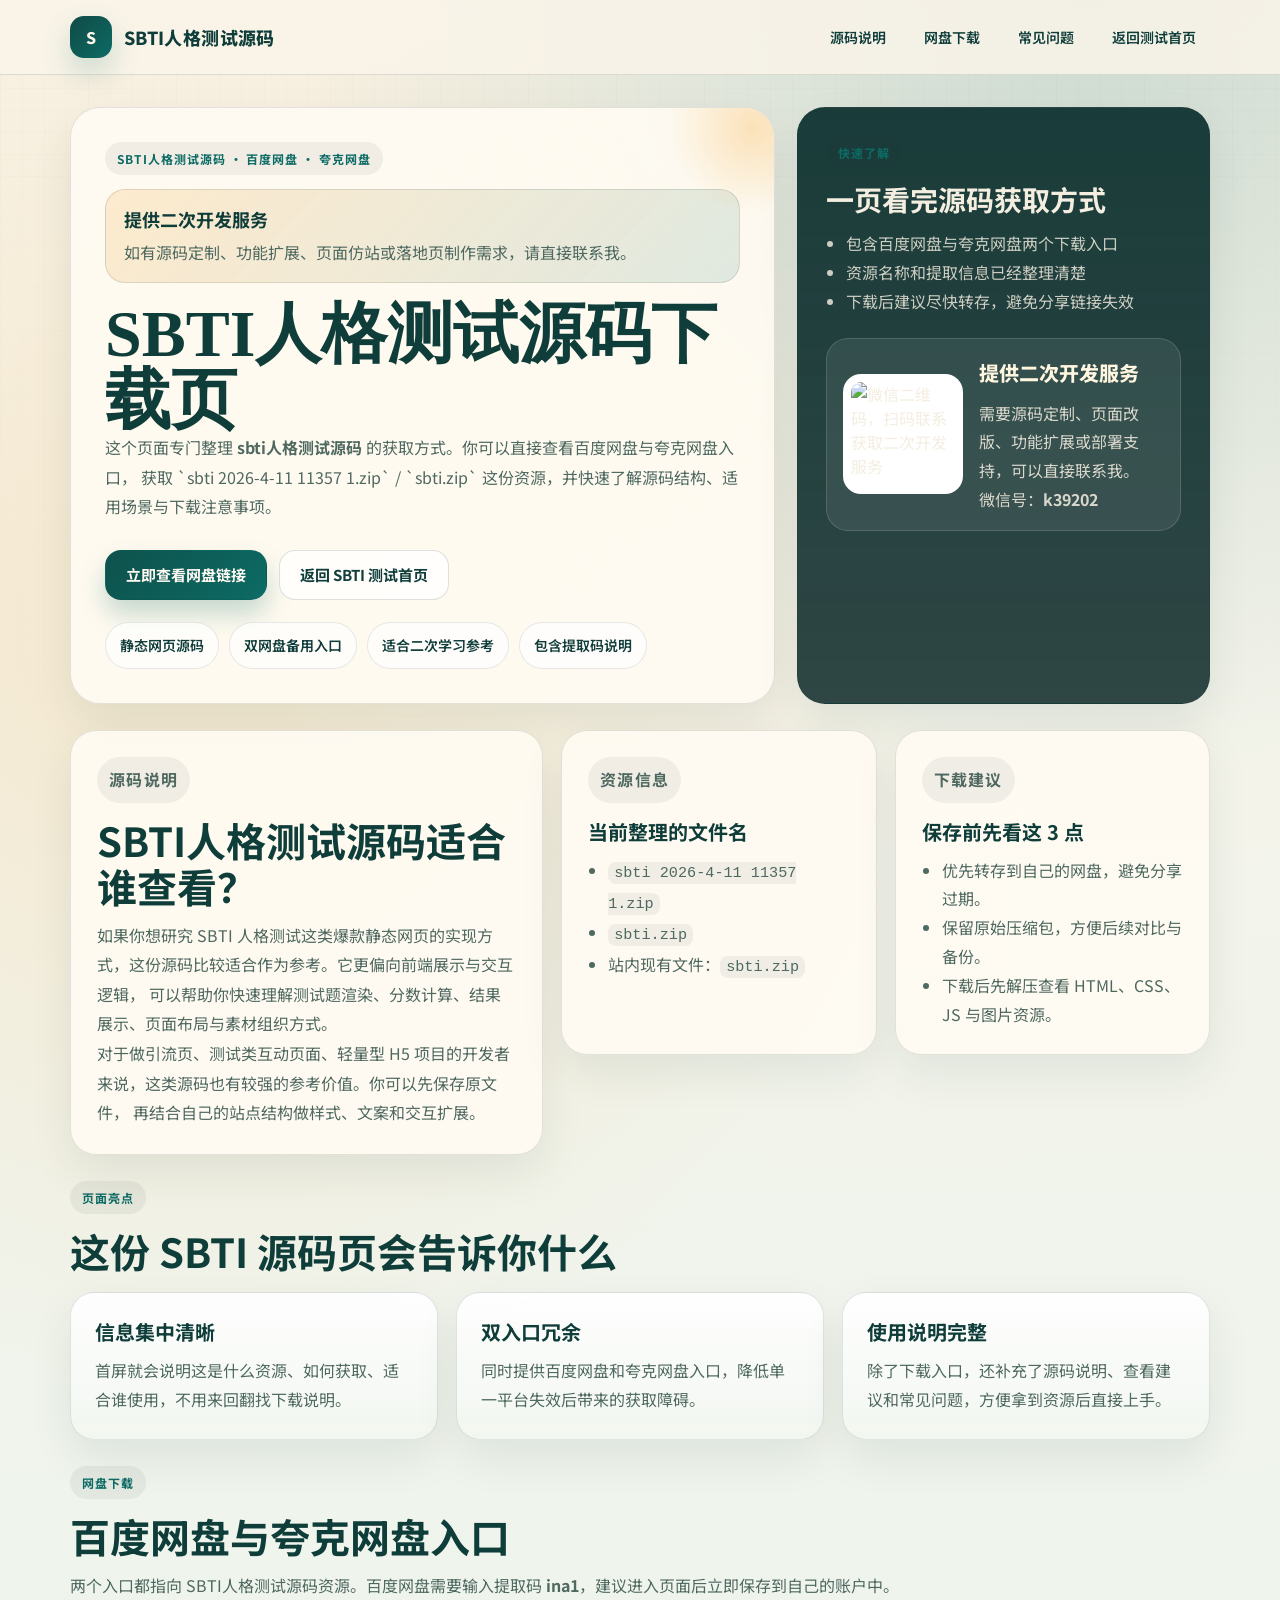
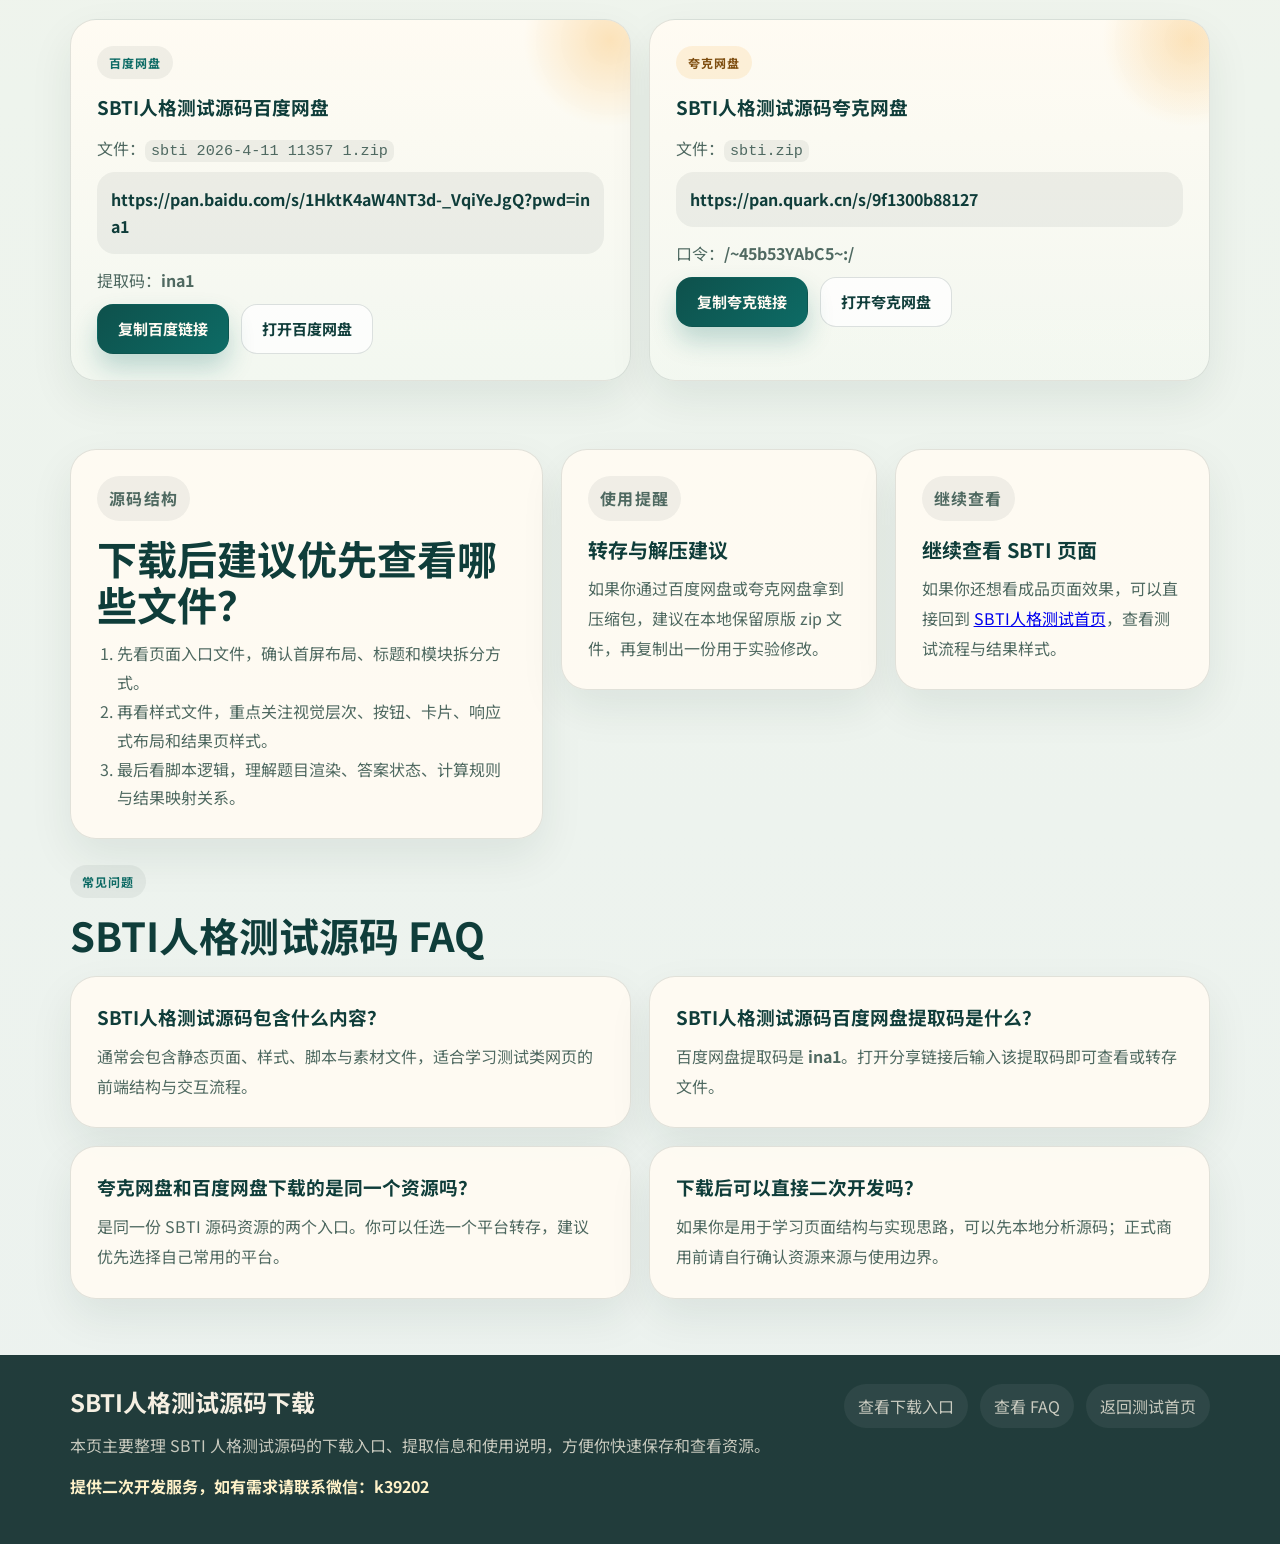
==== source.html @ f90083da "增加源码分享页" ====
<!DOCTYPE html>
<html lang="zh-CN">
<head>
  <meta charset="UTF-8" />
  <meta name="viewport" content="width=device-width, initial-scale=1.0" />
  <title>SBTI人格测试源码 | 百度网盘夸克网盘下载入口</title>
  <meta
    name="description"
    content="SBTI人格测试源码下载页，整理 sbti 2026-4-11 11357 1.zip 与 sbti.zip 的获取方式，提供百度网盘、夸克网盘链接、提取码、使用说明与常见问题。"
  />
  <meta
    name="keywords"
    content="sbti人格测试源码,sbti源码,百度网盘,夸克网盘,SBTI人格测试源码下载,sbti.zip"
  />
  <meta name="robots" content="index,follow" />
  <meta name="author" content="SBTI人格测试" />
  <meta name="theme-color" content="#153a37" />

  <meta property="og:type" content="website" />
  <meta property="og:title" content="SBTI人格测试源码 | 百度网盘夸克网盘下载入口" />
  <meta
    property="og:description"
    content="获取 SBTI人格测试源码，含百度网盘提取码 ina1 与夸克网盘备用入口，附源码说明、下载建议与 FAQ。"
  />
  <meta property="og:url" content="https://sbti.crazy-thursday.com/source.html" />
  <meta property="og:site_name" content="SBTI人格测试" />
  <meta property="og:locale" content="zh_CN" />

  <meta name="twitter:card" content="summary_large_image" />
  <meta name="twitter:title" content="SBTI人格测试源码 | 百度网盘夸克网盘下载入口" />
  <meta
    name="twitter:description"
    content="获取 SBTI人格测试源码，查看百度网盘、夸克网盘链接与提取码说明。"
  />

  <link rel="canonical" href="https://sbti.crazy-thursday.com/source.html" />
  <link rel="stylesheet" href="style.css" />

  <script type="application/ld+json">
  {
    "@context": "https://schema.org",
    "@graph": [
      {
        "@type": "WebSite",
        "@id": "https://sbti.crazy-thursday.com/#website",
        "name": "SBTI人格测试",
        "url": "https://sbti.crazy-thursday.com/"
      },
      {
        "@type": "WebPage",
        "@id": "https://sbti.crazy-thursday.com/source.html#webpage",
        "url": "https://sbti.crazy-thursday.com/source.html",
        "name": "SBTI人格测试源码 | 百度网盘夸克网盘下载入口",
        "description": "SBTI人格测试源码下载页，提供百度网盘、夸克网盘入口、提取码、下载说明与 FAQ。",
        "inLanguage": "zh-CN",
        "isPartOf": {
          "@id": "https://sbti.crazy-thursday.com/#website"
        },
        "dateModified": "2026-04-16"
      },
      {
        "@type": "SoftwareSourceCode",
        "@id": "https://sbti.crazy-thursday.com/source.html#source-code",
        "name": "SBTI人格测试源码",
        "programmingLanguage": "HTML, CSS, JavaScript",
        "codeRepository": "https://sbti.crazy-thursday.com/source.html",
        "description": "SBTI人格测试静态网页源码，含前端页面、脚本与素材文件。",
        "license": "https://schema.org/CreativeWork",
        "runtimePlatform": "Web Browser"
      },
      {
        "@type": "FAQPage",
        "@id": "https://sbti.crazy-thursday.com/source.html#faq",
        "mainEntity": [
          {
            "@type": "Question",
            "name": "SBTI人格测试源码包含什么内容？",
            "acceptedAnswer": {
              "@type": "Answer",
              "text": "页面主要整理 SBTI 人格测试的前端静态源码信息，通常包含 HTML、CSS、JavaScript 与相关素材文件，适合学习页面结构、交互逻辑与测试结果展示方式。"
            }
          },
          {
            "@type": "Question",
            "name": "SBTI人格测试源码百度网盘提取码是什么？",
            "acceptedAnswer": {
              "@type": "Answer",
              "text": "百度网盘提取码是 ina1，打开分享链接后输入该提取码即可查看和保存文件。"
            }
          },
          {
            "@type": "Question",
            "name": "夸克网盘和百度网盘下载的是同一个文件吗？",
            "acceptedAnswer": {
              "@type": "Answer",
              "text": "是的，这两个入口都用于获取同一份 SBTI 源码资源，只是访问平台不同，建议优先保存到自己的网盘中。"
            }
          }
        ]
      },
      {
        "@type": "BreadcrumbList",
        "@id": "https://sbti.crazy-thursday.com/source.html#breadcrumb",
        "itemListElement": [
          {
            "@type": "ListItem",
            "position": 1,
            "name": "SBTI人格测试",
            "item": "https://sbti.crazy-thursday.com/"
          },
          {
            "@type": "ListItem",
            "position": 2,
            "name": "SBTI人格测试源码",
            "item": "https://sbti.crazy-thursday.com/source.html"
          }
        ]
      }
    ]
  }
  </script>
</head>
<body class="source-page">
  <header class="source-header">
    <div class="source-header-inner">
      <a class="source-brand" href="index.html">
        <span class="source-brand-mark">S</span>
        <span class="source-brand-text">SBTI人格测试源码</span>
      </a>
      <nav class="source-nav" aria-label="源码页导航">
        <a href="#overview">源码说明</a>
        <a href="#download">网盘下载</a>
        <a href="#faq">常见问题</a>
        <a href="index.html">返回测试首页</a>
      </nav>
    </div>
  </header>

  <main class="source-main">
    <section class="source-hero">
      <div class="source-hero-copy">
        <p class="source-kicker">SBTI人格测试源码 · 百度网盘 · 夸克网盘</p>
        <div class="source-service-banner">
          <strong>提供二次开发服务</strong>
          <span>如有源码定制、功能扩展、页面仿站或落地页制作需求，请直接联系我。</span>
        </div>
        <h1>SBTI人格测试源码下载页</h1>
        <p class="source-lead">
          这个页面专门整理 <strong>sbti人格测试源码</strong> 的获取方式。你可以直接查看百度网盘与夸克网盘入口，
          获取 `sbti 2026-4-11 11357 1.zip` / `sbti.zip` 这份资源，并快速了解源码结构、适用场景与下载注意事项。
        </p>
        <div class="source-cta-row">
          <a href="#download" class="source-btn source-btn-primary">立即查看网盘链接</a>
          <a href="index.html" class="source-btn source-btn-secondary">返回 SBTI 测试首页</a>
        </div>
        <ul class="source-pill-list" aria-label="源码页亮点">
          <li>静态网页源码</li>
          <li>双网盘备用入口</li>
          <li>适合二次学习参考</li>
          <li>包含提取码说明</li>
        </ul>
      </div>
      <aside class="source-hero-panel">
        <p class="source-panel-label">快速了解</p>
        <h2>一页看完源码获取方式</h2>
        <ul>
          <li>包含百度网盘与夸克网盘两个下载入口</li>
          <li>资源名称和提取信息已经整理清楚</li>
          <li>下载后建议尽快转存，避免分享链接失效</li>
        </ul>
        <div class="source-contact-card">
          <img
            src="https://image.crazy-thursday.com/1776353027031_image.png"
            alt="微信二维码，扫码联系获取二次开发服务"
            class="source-contact-qr"
          />
          <div class="source-contact-copy">
            <p class="source-contact-title">提供二次开发服务</p>
            <p>需要源码定制、页面改版、功能扩展或部署支持，可以直接联系我。</p>
            <p>微信号：<strong>k39202</strong></p>
          </div>
        </div>
      </aside>
    </section>

    <section id="overview" class="source-section source-section-grid">
      <article class="source-card source-card-large">
        <p class="source-section-label">源码说明</p>
        <h2>SBTI人格测试源码适合谁查看？</h2>
        <p>
          如果你想研究 SBTI 人格测试这类爆款静态网页的实现方式，这份源码比较适合作为参考。它更偏向前端展示与交互逻辑，
          可以帮助你快速理解测试题渲染、分数计算、结果展示、页面布局与素材组织方式。
        </p>
        <p>
          对于做引流页、测试类互动页面、轻量型 H5 项目的开发者来说，这类源码也有较强的参考价值。你可以先保存原文件，
          再结合自己的站点结构做样式、文案和交互扩展。
        </p>
      </article>

      <article class="source-card">
        <p class="source-section-label">资源信息</p>
        <h3>当前整理的文件名</h3>
        <ul class="source-list">
          <li><code>sbti 2026-4-11 11357 1.zip</code></li>
          <li><code>sbti.zip</code></li>
          <li>站内现有文件：<code>sbti.zip</code></li>
        </ul>
      </article>

      <article class="source-card">
        <p class="source-section-label">下载建议</p>
        <h3>保存前先看这 3 点</h3>
        <ul class="source-list">
          <li>优先转存到自己的网盘，避免分享过期。</li>
          <li>保留原始压缩包，方便后续对比与备份。</li>
          <li>下载后先解压查看 HTML、CSS、JS 与图片资源。</li>
        </ul>
      </article>
    </section>

    <section class="source-section">
      <div class="source-section-heading">
        <p class="source-section-label">页面亮点</p>
        <h2>这份 SBTI 源码页会告诉你什么</h2>
      </div>
      <div class="source-feature-grid">
        <article class="source-feature-card">
          <h3>信息集中清晰</h3>
          <p>首屏就会说明这是什么资源、如何获取、适合谁使用，不用来回翻找下载说明。</p>
        </article>
        <article class="source-feature-card">
          <h3>双入口冗余</h3>
          <p>同时提供百度网盘和夸克网盘入口，降低单一平台失效后带来的获取障碍。</p>
        </article>
        <article class="source-feature-card">
          <h3>使用说明完整</h3>
          <p>除了下载入口，还补充了源码说明、查看建议和常见问题，方便拿到资源后直接上手。</p>
        </article>
      </div>
    </section>

    <section id="download" class="source-section source-download-section">
      <div class="source-section-heading">
        <p class="source-section-label">网盘下载</p>
        <h2>百度网盘与夸克网盘入口</h2>
        <p class="source-section-intro">
          两个入口都指向 SBTI人格测试源码资源。百度网盘需要输入提取码 <strong>ina1</strong>，建议进入页面后立即保存到自己的账户中。
        </p>
      </div>

      <div class="source-download-grid">
        <article class="source-download-card">
          <div class="source-download-top">
            <p class="source-badge">百度网盘</p>
            <h3>SBTI人格测试源码百度网盘</h3>
          </div>
          <p class="source-download-meta">文件：<code>sbti 2026-4-11 11357 1.zip</code></p>
          <p class="source-download-link" id="baiduLink">https://pan.baidu.com/s/1HktK4aW4NT3d-_VqiYeJgQ?pwd=ina1</p>
          <p class="source-code-line">提取码：<strong>ina1</strong></p>
          <div class="source-action-row">
            <button class="source-btn source-btn-primary" type="button" data-copy="#baiduLink">复制百度链接</button>
            <a class="source-btn source-btn-secondary" href="https://pan.baidu.com/s/1HktK4aW4NT3d-_VqiYeJgQ?pwd=ina1" target="_blank" rel="noreferrer noopener">打开百度网盘</a>
          </div>
        </article>

        <article class="source-download-card">
          <div class="source-download-top">
            <p class="source-badge source-badge-alt">夸克网盘</p>
            <h3>SBTI人格测试源码夸克网盘</h3>
          </div>
          <p class="source-download-meta">文件：<code>sbti.zip</code></p>
          <p class="source-download-link" id="quarkLink">https://pan.quark.cn/s/9f1300b88127</p>
          <p class="source-code-line">口令：<strong>/~45b53YAbC5~:/</strong></p>
          <div class="source-action-row">
            <button class="source-btn source-btn-primary" type="button" data-copy="#quarkLink">复制夸克链接</button>
            <a class="source-btn source-btn-secondary" href="https://pan.quark.cn/s/9f1300b88127" target="_blank" rel="noreferrer noopener">打开夸克网盘</a>
          </div>
        </article>
      </div>

      <p id="copyFeedback" class="source-feedback" role="status" aria-live="polite"></p>
    </section>

    <section class="source-section source-section-grid">
      <article class="source-card source-card-large">
        <p class="source-section-label">源码结构</p>
        <h2>下载后建议优先查看哪些文件？</h2>
        <ol class="source-order-list">
          <li>先看页面入口文件，确认首屏布局、标题和模块拆分方式。</li>
          <li>再看样式文件，重点关注视觉层次、按钮、卡片、响应式布局和结果页样式。</li>
          <li>最后看脚本逻辑，理解题目渲染、答案状态、计算规则与结果映射关系。</li>
        </ol>
      </article>

      <article class="source-card">
        <p class="source-section-label">使用提醒</p>
        <h3>转存与解压建议</h3>
        <p>如果你通过百度网盘或夸克网盘拿到压缩包，建议在本地保留原版 zip 文件，再复制出一份用于实验修改。</p>
      </article>

      <article class="source-card">
        <p class="source-section-label">继续查看</p>
        <h3>继续查看 SBTI 页面</h3>
        <p>如果你还想看成品页面效果，可以直接回到 <a href="index.html">SBTI人格测试首页</a>，查看测试流程与结果样式。</p>
      </article>
    </section>

    <section id="faq" class="source-section">
      <div class="source-section-heading">
        <p class="source-section-label">常见问题</p>
        <h2>SBTI人格测试源码 FAQ</h2>
      </div>
      <div class="source-faq-list">
        <article class="source-faq-item">
          <h3>SBTI人格测试源码包含什么内容？</h3>
          <p>通常会包含静态页面、样式、脚本与素材文件，适合学习测试类网页的前端结构与交互流程。</p>
        </article>
        <article class="source-faq-item">
          <h3>SBTI人格测试源码百度网盘提取码是什么？</h3>
          <p>百度网盘提取码是 <strong>ina1</strong>。打开分享链接后输入该提取码即可查看或转存文件。</p>
        </article>
        <article class="source-faq-item">
          <h3>夸克网盘和百度网盘下载的是同一个资源吗？</h3>
          <p>是同一份 SBTI 源码资源的两个入口。你可以任选一个平台转存，建议优先选择自己常用的平台。</p>
        </article>
        <article class="source-faq-item">
          <h3>下载后可以直接二次开发吗？</h3>
          <p>如果你是用于学习页面结构与实现思路，可以先本地分析源码；正式商用前请自行确认资源来源与使用边界。</p>
        </article>
      </div>
    </section>
  </main>

  <footer class="source-footer">
    <div class="source-footer-inner">
      <div>
        <h2>SBTI人格测试源码下载</h2>
        <p>本页主要整理 SBTI 人格测试源码的下载入口、提取信息和使用说明，方便你快速保存和查看资源。</p>
        <p class="source-footer-service">提供二次开发服务，如有需求请联系微信：<strong>k39202</strong></p>
      </div>
      <div class="source-footer-links">
        <a href="#download">查看下载入口</a>
        <a href="#faq">查看 FAQ</a>
        <a href="index.html">返回测试首页</a>
      </div>
    </div>
  </footer>

  <script src="source.js"></script>
</body>
</html>
---- style.css ----
@import url('https://fonts.googleapis.com/css2?family=Noto+Sans+SC:wght@400;500;700;800&display=swap');

:root {
  --bg: #f6faf6;
  --panel: #ffffff;
  --text: #1e2a22;
  --muted: #6a786f;
  --line: #dbe8dd;
  --soft: #edf6ef;
  --accent: #6c8d71;
  --accent-strong: #4d6a53;
  --shadow: 0 16px 40px rgba(47, 73, 55, 0.08);
  --radius: 22px;
  --transition: all 0.3s cubic-bezier(0.4, 0, 0.2, 1);
}

* { box-sizing: border-box; }
html, body { margin: 0; padding: 0; }
body {
  font-family: 'Noto Sans SC', -apple-system, BlinkMacSystemFont, "Segoe UI", sans-serif;
  background:
    radial-gradient(circle at top left, #f8fff8 0, #f6faf6 36%, #f2f7f3 100%);
  color: var(--text);
  min-height: 100vh;
  overflow-x: hidden;
}

.shell {
  max-width: 980px;
  margin: 0 auto;
  padding: 16px;
  padding-bottom: 56px;
}

body:has(#result.screen.active) {
  margin: 0 !important;
  padding: 0 !important;
}

body:has(#result.screen.active) main {
  margin: 0 !important;
  padding: 0 !important;
}

body:has(#result.screen.active) .shell {
  padding: 0 !important;
  margin: 0 !important;
}

body:has(#result.screen.active) .result-wrap {
  margin: 0 !important;
  padding: 0 !important;
  border-radius: 0 !important;
  border: none !important;
  box-shadow: none !important;
}

body:has(#result.screen.active) .result-layout {
  gap: 16px !important;
  margin: 0 !important;
  padding: 8px 16px 16px !important;
}

body:has(#result.screen.active) .result-top {
  margin-top: 0 !important;
  gap: 16px !important;
  padding: 0 !important;
}

body:has(#result.screen.active) .poster-box,
body:has(#result.screen.active) .type-box {
  margin-top: 0 !important;
}

.card {
  background: var(--panel);
  border: 1px solid var(--line);
  border-radius: var(--radius);
  box-shadow: var(--shadow);
  animation: fadeInUp 0.6s ease-out;
}

@keyframes fadeInUp {
  from {
    opacity: 0;
    transform: translateY(20px);
  }
  to {
    opacity: 1;
    transform: translateY(0);
  }
}

@keyframes pulse {
  0%, 100% { opacity: 1; }
  50% { opacity: 0.7; }
}

@keyframes float {
  0%, 100% { transform: translateY(0px); }
  50% { transform: translateY(-10px); }
}

@keyframes scaleIn {
  from { transform: scale(0.95); opacity: 0; }
  to { transform: scale(1); opacity: 1; }
}

@keyframes slideIn {
  from { opacity: 0; transform: translateY(10px); }
  to { opacity: 1; transform: translateY(0); }
}

.header {
  position: sticky;
  top: 0;
  z-index: 100;
  background: rgba(255, 255, 255, 0.95);
  backdrop-filter: blur(10px);
  border-bottom: 1px solid var(--line);
  padding: 12px 0;
  transition: opacity 0.3s ease, transform 0.3s ease;
}

.header.hidden {
  opacity: 0;
  transform: translateY(-100%);
  pointer-events: none;
  position: absolute;
  top: 0;
  left: 0;
  right: 0;
}

.header-content {
  max-width: 980px;
  margin: 0 auto;
  padding: 0 16px;
  display: flex;
  justify-content: space-between;
  align-items: center;
  gap: 16px;
}

.logo {
  display: flex;
  align-items: center;
  gap: 8px;
  cursor: pointer;
  transition: var(--transition);
}

.logo:hover {
  transform: scale(1.02);
}

.logo-icon {
  font-size: 24px;
}

.logo-text {
  font-size: 18px;
  font-weight: 700;
  color: var(--accent-strong);
}

.nav {
  display: flex;
  gap: 20px;
}

.nav-link {
  text-decoration: none;
  color: var(--text);
  font-size: 14px;
  font-weight: 500;
  padding: 8px 14px;
  border-radius: 999px;
  transition: var(--transition);
}

.nav-link:hover,
.nav-link.active {
  background: var(--soft);
  color: var(--accent-strong);
}

.section {
  max-width: 980px;
  margin: 24px auto;
  animation: slideIn 0.5s ease-out;
}

.about-card,
.dimensions-card,
.faq-card {
  padding: 28px;
}

.about-card h2,
.dimensions-card h2,
.faq-card h2 {
  font-size: 28px;
  margin-bottom: 16px;
  color: var(--text);
}

.about-card h3,
.dimensions-card h3,
.faq-card h3 {
  font-size: 20px;
  margin-top: 24px;
  margin-bottom: 12px;
  color: var(--text);
}

.about-card p,
.dimensions-card p,
.faq-card p {
  line-height: 1.8;
  color: var(--muted);
  font-size: 15px;
}

.about-features {
  display: grid;
  grid-template-columns: repeat(auto-fit, minmax(280px, 1fr));
  gap: 20px;
  margin-top: 16px;
}

.about-feature {
  padding: 20px;
  background: var(--soft);
  border-radius: 16px;
  border: 1px solid var(--line);
}

.about-feature h4 {
  margin: 0 0 10px 0;
  font-size: 16px;
  color: var(--text);
}

.about-feature p {
  margin: 0;
  font-size: 14px;
}

.dimensions-grid {
  display: grid;
  grid-template-columns: repeat(auto-fit, minmax(200px, 1fr));
  gap: 16px;
  margin-top: 16px;
}

.dimension-item {
  padding: 18px;
  background: var(--soft);
  border-radius: 16px;
  border: 1px solid var(--line);
}

.dimension-item h4 {
  margin: 0 0 12px 0;
  font-size: 15px;
  color: var(--accent-strong);
}

.dimension-item ul {
  margin: 0;
  padding-left: 20px;
}

.dimension-item li {
  margin-bottom: 8px;
  font-size: 13px;
  color: var(--text);
  line-height: 1.6;
}

.faq-item {
  margin-bottom: 20px;
  padding-bottom: 20px;
  border-bottom: 1px solid var(--line);
}

.faq-item:last-child {
  margin-bottom: 0;
  padding-bottom: 0;
  border-bottom: none;
}

.faq-item h3 {
  margin: 0 0 10px 0;
  font-size: 16px;
  color: var(--text);
}

.faq-item p {
  margin: 0;
  font-size: 14px;
}

.footer {
  background: var(--soft);
  border-top: 1px solid var(--line);
  margin-top: 40px;
}

.footer-content {
  max-width: 980px;
  margin: 0 auto;
  padding: 32px 16px;
  display: grid;
  grid-template-columns: repeat(auto-fit, minmax(200px, 1fr));
  gap: 24px;
}

.footer-section h4 {
  margin: 0 0 12px 0;
  font-size: 16px;
  color: var(--text);
}

.footer-section p {
  margin: 0;
  font-size: 14px;
  color: var(--muted);
  line-height: 1.6;
}

.footer-section ul {
  margin: 0;
  padding: 0;
  list-style: none;
}

.footer-section li {
  margin-bottom: 8px;
}

.footer-section a {
  text-decoration: none;
  color: var(--muted);
  font-size: 14px;
  transition: var(--transition);
}

.footer-section a:hover {
  color: var(--accent-strong);
}

.footer-bottom {
  border-top: 1px solid var(--line);
  padding: 16px;
  text-align: center;
}

.footer-bottom p {
  margin: 0;
  font-size: 12px;
  color: var(--muted);
}

.hero {
  padding: 28px;
  margin-top: 8px;
  overflow: hidden;
  position: relative;
}

.hero::after {
  content: "";
  position: absolute;
  right: -60px;
  top: -60px;
  width: 180px;
  height: 180px;
  border-radius: 50%;
  background: linear-gradient(180deg, rgba(127, 165, 134, 0.18), rgba(127, 165, 134, 0.02));
  pointer-events: none;
  animation: float 6s ease-in-out infinite;
}

.hero::before {
  content: "";
  position: absolute;
  left: -40px;
  bottom: -40px;
  width: 120px;
  height: 120px;
  border-radius: 50%;
  background: linear-gradient(180deg, rgba(108, 141, 113, 0.1), rgba(108, 141, 113, 0));
  pointer-events: none;
  animation: float 8s ease-in-out infinite reverse;
}

.eyebrow {
  display: inline-flex;
  align-items: center;
  gap: 8px;
  font-size: 12px;
  color: var(--accent-strong);
  border: 1px solid var(--line);
  background: var(--soft);
  border-radius: 999px;
  padding: 8px 12px;
  margin-bottom: 16px;
}

h1, h2, h3, p { margin: 0; }
.hero h1 {
  font-size: clamp(28px, 5vw, 52px);
  line-height: 1.08;
  letter-spacing: -0.03em;
  max-width: 680px;
  position: relative;
  z-index: 1;
}

.hero-sub {
  margin-top: 16px;
  color: var(--muted);
  font-size: 16px;
  line-height: 1.75;
  max-width: 720px;
  position: relative;
  z-index: 1;
}

.hero-grid {
  display: grid;
  grid-template-columns: 1.3fr 0.9fr;
  gap: 18px;
  align-items: stretch;
  margin-top: 24px;
}

.mini-panel {
  padding: 18px;
  border-radius: 18px;
  border: 1px solid var(--line);
  background: linear-gradient(180deg, #fbfefb, #f3f8f4);
}

.mini-panel h3 {
  font-size: 15px;
  margin-bottom: 10px;
}

.mini-panel ul {
  margin: 0;
  padding-left: 18px;
  color: var(--muted);
  line-height: 1.8;
  font-size: 14px;
}

.hero-actions {
  display: flex;
  flex-wrap: wrap;
  gap: 12px;
  margin-top: 22px;
}

.hero-minimal {
  min-height: 70vh;
  display: flex;
  flex-direction: column;
  justify-content: center;
  align-items: center;
  text-align: center;
  padding: 42px 20px;
}

.hero-minimal::after,
.hero-minimal::before { display: none; }

.features {
  display: flex;
  justify-content: center;
  gap: 24px;
  margin-top: 24px;
  flex-wrap: wrap;
}

.feature-item {
  display: flex;
  align-items: center;
  gap: 8px;
  padding: 12px 20px;
  background: var(--soft);
  border-radius: 999px;
  border: 1px solid var(--line);
  font-size: 14px;
  color: var(--text);
  transition: var(--transition);
}

.feature-item:hover {
  transform: translateY(-2px);
  box-shadow: 0 8px 20px rgba(77, 106, 83, 0.1);
}

.feature-icon {
  font-size: 18px;
}

.popular-tags {
  margin-top: 20px;
  text-align: center;
}

.tags-title {
  font-size: 13px;
  color: var(--muted);
  margin-right: 12px;
}

.tags-list {
  display: inline-flex;
  gap: 8px;
  flex-wrap: wrap;
  justify-content: center;
}

.tag {
  padding: 8px 14px;
  background: linear-gradient(135deg, #f0f5f1, #e6f0e8);
  border-radius: 999px;
  font-size: 13px;
  color: var(--accent-strong);
  font-weight: 500;
  border: 1px solid var(--line);
  transition: var(--transition);
}

.tag:hover {
  transform: translateY(-2px);
  box-shadow: 0 6px 16px rgba(77, 106, 83, 0.12);
}

.test-info {
  margin-top: 20px;
  display: flex;
  justify-content: center;
  gap: 24px;
  flex-wrap: wrap;
}

.test-info p {
  font-size: 13px;
  color: var(--muted);
}

.hero-minimal h1 {
  max-width: none;
  margin: 0;
}

.hero-actions-single {
  justify-content: center;
  margin-top: 28px;
}

button {
  border: 0;
  cursor: pointer;
  transition: var(--transition);
  font: inherit;
  position: relative;
  overflow: hidden;
}

button::before {
  content: "";
  position: absolute;
  top: 50%;
  left: 50%;
  width: 0;
  height: 0;
  border-radius: 50%;
  background: rgba(255, 255, 255, 0.3);
  transform: translate(-50%, -50%);
  transition: width 0.6s ease, height 0.6s ease;
}

button:hover::before {
  width: 300px;
  height: 300px;
}

button:hover { 
  transform: translateY(-2px); 
  box-shadow: 0 20px 40px rgba(77, 106, 83, 0.2);
}

button:active {
  transform: translateY(-1px);
}

button:disabled { 
  cursor: not-allowed; 
  opacity: 0.55; 
  transform: none; 
  box-shadow: none;
}

.btn-primary {
  background: linear-gradient(135deg, var(--accent-strong), #5a7d61);
  color: #fff;
  padding: 16px 24px;
  border-radius: 16px;
  box-shadow: 0 12px 30px rgba(77, 106, 83, 0.18);
  font-weight: 700;
  font-size: 16px;
  min-width: 160px;
}

.btn-secondary {
  background: #fff;
  color: var(--accent-strong);
  padding: 16px 24px;
  border-radius: 16px;
  border: 2px solid var(--line);
  font-weight: 700;
  font-size: 16px;
  min-width: 160px;
  display: inline-flex;
  align-items: center;
  justify-content: center;
  text-decoration: none;
}

.btn-secondary:hover {
  border-color: var(--accent);
  background: var(--soft);
}

.screen { 
  display: none; 
  animation: fadeInUp 0.4s ease-out;
}

.screen.active { display: block; }

.test-wrap {
  margin-top: 22px;
  padding: 22px;
}

.result-wrap {
  margin: 0;
  padding: 22px;
}

.topbar {
  display: flex;
  justify-content: space-between;
  align-items: center;
  gap: 16px;
  margin-bottom: 18px;
  flex-wrap: wrap;
}

.progress {
  flex: 1;
  min-width: 240px;
  height: 12px;
  background: linear-gradient(90deg, #e8f0ea, #d4e0d8);
  border-radius: 999px;
  overflow: hidden;
  position: relative;
  box-shadow: inset 0 2px 4px rgba(0, 0, 0, 0.05);
}

.progress > span {
  display: block;
  width: 0;
  height: 100%;
  background: linear-gradient(90deg, #8fb596, #5b7a62);
  border-radius: inherit;
  transition: width 0.3s cubic-bezier(0.4, 0, 0.2, 1);
  box-shadow: 0 2px 8px rgba(91, 122, 98, 0.3);
}

.progress-text {
  color: var(--muted);
  font-size: 14px;
  font-weight: 500;
  white-space: nowrap;
}

.question-list {
  display: grid;
  gap: 16px;
}

.question {
  border: 1px solid var(--line);
  border-radius: 20px;
  padding: 20px;
  background: linear-gradient(180deg, #ffffff, #fbfdfb);
  transition: var(--transition);
  animation: scaleIn 0.3s ease-out;
}

.question:hover {
  box-shadow: 0 8px 24px rgba(77, 106, 83, 0.08);
  border-color: #bcd0c1;
}

.question-meta {
  display: flex;
  justify-content: space-between;
  align-items: center;
  gap: 12px;
  margin-bottom: 12px;
  color: var(--muted);
  font-size: 13px;
}

.badge {
  display: inline-flex;
  align-items: center;
  gap: 6px;
  border-radius: 999px;
  padding: 8px 12px;
  background: var(--soft);
  border: 1px solid var(--line);
  font-weight: 500;
}

.question-title {
  font-size: 16px;
  line-height: 1.7;
  white-space: pre-wrap;
  color: var(--text);
}

.options {
  display: grid;
  gap: 12px;
  margin-top: 16px;
}

.option {
  display: flex;
  align-items: flex-start;
  gap: 14px;
  padding: 16px;
  border-radius: 16px;
  border: 2px solid var(--line);
  background: #fff;
  transition: var(--transition);
  cursor: pointer;
}

.option:hover {
  border-color: var(--accent);
  background: linear-gradient(135deg, #fafffa, #f6faf6);
  transform: translateX(4px);
}

.option input[type="radio"] {
  margin-top: 4px;
  accent-color: var(--accent-strong);
  transform: scale(1.2);
  flex-shrink: 0;
  cursor: pointer;
}

.option input[type="radio"]:checked + .option-code {
  background: var(--accent-strong);
  color: #fff;
  transform: scale(1.1);
}

.option-code {
  font-weight: 800;
  color: var(--accent-strong);
  min-width: 28px;
  height: 28px;
  display: flex;
  align-items: center;
  justify-content: center;
  border-radius: 8px;
  background: var(--soft);
  transition: var(--transition);
  flex-shrink: 0;
}

.actions-bottom {
  display: flex;
  justify-content: space-between;
  align-items: center;
  gap: 12px;
  flex-wrap: wrap;
  margin-top: 20px;
  padding-top: 16px;
  border-top: 1px solid var(--line);
}

.action-buttons {
  display: flex;
  gap: 12px;
  flex-wrap: wrap;
}

.hint {
  color: var(--muted);
  font-size: 14px;
  line-height: 1.7;
}

.result-hero {
  display: grid;
  grid-template-columns: 1.2fr 0.8fr;
  gap: 18px;
  align-items: stretch;
}

.type-box,
.score-box,
.dim-box,
.top3-box,
.about-box {
  border: 1px solid var(--line);
  border-radius: 20px;
  padding: 20px;
  background: linear-gradient(180deg, #ffffff, #fbfdfb);
}

.type-kicker {
  font-size: 13px;
  color: var(--accent-strong);
  margin-bottom: 10px;
  letter-spacing: .06em;
  font-weight: 600;
}

.type-name {
  font-size: clamp(32px, 5vw, 52px);
  line-height: 1.08;
  letter-spacing: -0.03em;
}

.type-subname {
  margin-top: 10px;
  color: var(--muted);
  font-size: 15px;
  line-height: 1.7;
}

.match {
  margin-top: 20px;
  display: inline-flex;
  align-items: center;
  gap: 8px;
  border-radius: 999px;
  padding: 12px 16px;
  background: var(--soft);
  border: 1px solid var(--line);
  color: var(--accent-strong);
  font-weight: 700;
  font-size: 14px;
  animation: pulse 2s ease-in-out infinite;
}

.type-desc {
  margin-top: 20px;
  line-height: 1.85;
  font-size: 15px;
  color: #304034;
}

.score-box h3,
.dim-box h3,
.top3-box h3,
.about-box h3 {
  font-size: 17px;
  margin-bottom: 14px;
  font-weight: 700;
}

.score-grid {
  display: grid;
  grid-template-columns: repeat(2, minmax(0, 1fr));
  gap: 12px;
}

.score-item {
  border: 1px solid var(--line);
  border-radius: 16px;
  padding: 14px;
  background: #fff;
  transition: var(--transition);
}

.score-item:hover {
  box-shadow: 0 4px 16px rgba(77, 106, 83, 0.08);
}

.score-item .k {
  font-size: 13px;
  color: var(--muted);
  margin-bottom: 8px;
}

.score-item .v {
  font-size: 22px;
  font-weight: 800;
  color: var(--accent-strong);
}

.dim-grid {
  display: grid;
  grid-template-columns: repeat(3, minmax(0, 1fr));
  gap: 12px;
}

.dim-pill {
  border: 1px solid var(--line);
  border-radius: 16px;
  padding: 14px;
  background: #fff;
  transition: var(--transition);
}

.dim-pill:hover {
  transform: translateY(-2px);
  box-shadow: 0 8px 20px rgba(77, 106, 83, 0.1);
}

.dim-pill .label {
  color: var(--muted);
  font-size: 13px;
  margin-bottom: 8px;
}

.dim-pill .value {
  font-size: 22px;
  font-weight: 800;
  color: var(--accent-strong);
}

.top3-list {
  display: grid;
  gap: 12px;
}

.top3-item {
  border: 1px solid var(--line);
  border-radius: 16px;
  padding: 14px;
  background: #fff;
  display: flex;
  justify-content: space-between;
  gap: 12px;
  align-items: center;
  transition: var(--transition);
}

.top3-item:hover {
  box-shadow: 0 4px 16px rgba(77, 106, 83, 0.08);
}

.top3-item strong {
  display: block;
  margin-bottom: 4px;
}

.top3-item span {
  color: var(--muted);
  font-size: 13px;
}

.top3-score {
  color: var(--accent-strong);
  font-weight: 800;
  white-space: nowrap;
}

.about-box p {
  color: var(--muted);
  font-size: 14px;
  line-height: 1.8;
}

.footer-note {
  margin-top: 16px;
  color: var(--muted);
  font-size: 12px;
  line-height: 1.7;
}

.result-layout {
  display: grid;
  gap: 20px;
}

.result-top {
  display: grid;
  grid-template-columns: 0.9fr 1.1fr;
  gap: 20px;
  align-items: stretch;
}

.poster-box, .type-box, .analysis-box, .dim-box, .note-box {
  border: 1px solid var(--line);
  border-radius: 20px;
  padding: 20px;
  background: linear-gradient(180deg, #ffffff, #fbfdfb);
}

.poster-box {
  display: grid;
  grid-template-rows: 1fr auto;
  min-height: 300px;
  overflow: hidden;
  position: relative;
  background:
    radial-gradient(circle at top right, rgba(127,165,134,0.16), rgba(127,165,134,0) 40%),
    linear-gradient(180deg, #ffffff, #f7fbf8);
}

.poster-box::after {
  content: "";
  position: absolute;
  right: -46px;
  bottom: -46px;
  width: 140px;
  height: 140px;
  border-radius: 50%;
  background: linear-gradient(180deg, rgba(127,165,134,0.12), rgba(127,165,134,0.01));
  pointer-events: none;
}

.poster-image {
  width: 100%;
  min-height: 240px;
  max-height: 480px;
  object-fit: contain;
  border-radius: 18px;
  background: rgba(255,255,255,0.85);
  position: relative;
  z-index: 1;
  transition: var(--transition);
}

.poster-box:hover .poster-image {
  transform: scale(1.02);
}

.poster-box.no-image .poster-image {
  display: none;
}

.poster-caption {
  margin-top: 16px;
  color: var(--muted);
  font-size: 15px;
  line-height: 1.8;
  position: relative;
  z-index: 1;
  font-style: italic;
}

.analysis-box h3, .dim-box h3, .note-box h3 {
  font-size: 17px;
  margin-bottom: 14px;
}

.result-actions {
  margin-top: 24px;
  display: flex;
  justify-content: center;
}

.result-actions .action-buttons {
  width: 100%;
  justify-content: center;
}

.result-actions .btn-primary,
.result-actions .btn-secondary {
  min-width: 170px;
}

.analysis-box p {
  margin: 0;
  color: #304034;
  font-size: 15px;
  line-height: 1.9;
  white-space: pre-wrap;
}

.dim-list {
  display: grid;
  gap: 14px;
}

.dim-item {
  border: 1px solid var(--line);
  border-radius: 18px;
  padding: 16px;
  background: #fff;
  transition: var(--transition);
}

.dim-item:hover {
  box-shadow: 0 4px 16px rgba(77, 106, 83, 0.08);
  transform: translateX(4px);
}

.dim-item-top {
  display: flex;
  justify-content: space-between;
  align-items: baseline;
  gap: 12px;
  margin-bottom: 10px;
  flex-wrap: wrap;
}

.dim-item-name {
  font-size: 15px;
  font-weight: 700;
  color: var(--text);
}

.dim-item-score {
  color: var(--accent-strong);
  font-weight: 800;
  font-size: 15px;
  white-space: nowrap;
  background: var(--soft);
  padding: 4px 10px;
  border-radius: 999px;
}

.dim-item p {
  margin: 0;
  color: var(--muted);
  font-size: 14px;
  line-height: 1.75;
}

.note-box p {
  margin: 0;
  color: var(--muted);
  font-size: 14px;
  line-height: 1.8;
}

.author-box {
  border: 1px solid var(--line);
  border-radius: 20px;
  background: linear-gradient(180deg, #ffffff, #fbfdfb);
  overflow: hidden;
}

.author-box summary {
  list-style: none;
  cursor: pointer;
  padding: 20px;
  font-size: 16px;
  font-weight: 700;
  color: var(--text);
  display: flex;
  align-items: center;
  justify-content: space-between;
  gap: 12px;
  transition: var(--transition);
}

.author-box summary::-webkit-details-marker { display: none; }

.author-box summary:hover {
  background: var(--soft);
}

.author-box summary::after {
  content: '展开';
  font-size: 12px;
  font-weight: 700;
  color: var(--accent-strong);
  border: 1px solid var(--line);
  background: var(--soft);
  padding: 8px 12px;
  border-radius: 999px;
  flex-shrink: 0;
  transition: var(--transition);
}

.author-box[open] summary::after {
  content: '收起';
  background: var(--accent-strong);
  color: #fff;
  border-color: var(--accent-strong);
}

.author-content {
  border-top: 1px solid var(--line);
  padding: 0 20px 20px;
}

.author-content p {
  margin: 16px 0 0;
  color: #304034;
  font-size: 14px;
  line-height: 1.9;
}

.result-actions {
  display: flex;
  justify-content: center;
  align-items: center;
  gap: 12px;
  flex-wrap: wrap;
  margin-top: 24px;
  padding-inline: 14px;
}

@media (max-width: 860px) {
  .result-top { grid-template-columns: 1fr; }
  .nav { gap: 12px; }
  .nav-link { font-size: 13px; padding: 6px 10px; }
}

@media (max-width: 860px) {
  .hero-grid,
  .result-hero {
    grid-template-columns: 1fr;
  }
  .dim-grid { grid-template-columns: repeat(2, minmax(0, 1fr)); }
}

@media (max-width: 600px) {
  .shell { padding: 14px 12px 42px; }
  .hero, .test-wrap, .result-wrap { padding: 16px; }
  .hero h1 { font-size: 30px; }
  .question-title { font-size: 15px; }
  .dim-grid,
  .score-grid { grid-template-columns: 1fr; }
  
  .btn-primary,
  .btn-secondary {
    min-width: 100%;
    padding: 14px 20px;
  }

  .result-actions .action-buttons {
    display: grid;
    grid-template-columns: repeat(2, minmax(0, 1fr));
    width: min(100%, 420px);
  }

  .result-actions .btn-primary,
  .result-actions .btn-secondary {
    min-width: 0;
    width: 100%;
  }
  
  .header-content { flex-direction: column; }
  .logo-text { font-size: 16px; }
}

@media (prefers-reduced-motion: reduce) {
  *,
  *::before,
  *::after {
    animation-duration: 0.01ms !important;
    animation-iteration-count: 1 !important;
    transition-duration: 0.01ms !important;
  }
}

.source-page {
  --source-bg: #eef2e8;
  --source-ink: #112d2c;
  --source-muted: #4f6961;
  --source-line: rgba(17, 45, 44, 0.12);
  --source-panel: rgba(255, 251, 242, 0.92);
  --source-accent: #0d6b65;
  --source-accent-strong: #0f3d3a;
  --source-highlight: #f6b44f;
  min-height: 100vh;
  color: var(--source-ink);
  background:
    radial-gradient(circle at 15% 20%, rgba(246, 180, 79, 0.18), transparent 28%),
    radial-gradient(circle at 85% 0%, rgba(13, 107, 101, 0.18), transparent 24%),
    linear-gradient(180deg, #f8f3e8 0%, #eef4ed 54%, #ecf2ef 100%);
}

.source-page::before {
  content: "";
  position: fixed;
  inset: 0;
  pointer-events: none;
  background-image:
    linear-gradient(rgba(17, 45, 44, 0.025) 1px, transparent 1px),
    linear-gradient(90deg, rgba(17, 45, 44, 0.025) 1px, transparent 1px);
  background-size: 22px 22px;
  mask-image: linear-gradient(180deg, rgba(0, 0, 0, 0.55), transparent 92%);
}

.source-page code {
  font-family: "SFMono-Regular", Consolas, "Liberation Mono", Menlo, monospace;
  font-size: 0.95em;
  background: rgba(17, 45, 44, 0.06);
  padding: 2px 6px;
  border-radius: 8px;
}

.source-header {
  position: sticky;
  top: 0;
  z-index: 120;
  backdrop-filter: blur(16px);
  background: rgba(250, 245, 234, 0.82);
  border-bottom: 1px solid var(--source-line);
}

.source-header-inner,
.source-main,
.source-footer-inner {
  width: min(1140px, calc(100% - 32px));
  margin: 0 auto;
}

.source-header-inner {
  min-height: 74px;
  display: flex;
  align-items: center;
  justify-content: space-between;
  gap: 20px;
}

.source-brand {
  display: inline-flex;
  align-items: center;
  gap: 12px;
  color: var(--source-accent-strong);
  text-decoration: none;
}

.source-brand-mark {
  width: 42px;
  height: 42px;
  border-radius: 14px;
  display: grid;
  place-items: center;
  background: linear-gradient(135deg, #114a46, #0d6b65);
  color: #fff7ea;
  font-weight: 800;
  box-shadow: 0 14px 30px rgba(13, 107, 101, 0.2);
}

.source-brand-text {
  font-size: 18px;
  font-weight: 800;
  letter-spacing: 0.02em;
}

.source-nav {
  display: flex;
  flex-wrap: wrap;
  justify-content: flex-end;
  gap: 10px;
}

.source-nav a {
  text-decoration: none;
  color: var(--source-accent-strong);
  padding: 10px 14px;
  border-radius: 999px;
  font-size: 14px;
  font-weight: 600;
  transition: var(--transition);
}

.source-nav a:hover {
  background: rgba(17, 45, 44, 0.06);
  transform: translateY(-1px);
}

.source-main {
  padding: 32px 0 56px;
}

.source-hero {
  display: grid;
  grid-template-columns: minmax(0, 1.45fr) minmax(300px, 0.85fr);
  gap: 22px;
  align-items: stretch;
}

.source-hero-copy,
.source-hero-panel,
.source-card,
.source-feature-card,
.source-download-card,
.source-faq-item {
  position: relative;
  overflow: hidden;
  border: 1px solid var(--source-line);
  background: var(--source-panel);
  box-shadow: 0 18px 44px rgba(17, 45, 44, 0.08);
}

.source-hero-copy {
  padding: 34px;
  border-radius: 30px;
}

.source-hero-copy::after,
.source-download-card::after {
  content: "";
  position: absolute;
  width: 180px;
  height: 180px;
  right: -70px;
  top: -70px;
  border-radius: 50%;
  background: radial-gradient(circle, rgba(246, 180, 79, 0.35), transparent 68%);
  pointer-events: none;
}

.source-kicker,
.source-section-label,
.source-panel-label,
.source-badge {
  display: inline-flex;
  align-items: center;
  gap: 8px;
  margin: 0 0 14px;
  padding: 8px 12px;
  border-radius: 999px;
  background: rgba(17, 45, 44, 0.06);
  color: var(--source-accent);
  font-size: 12px;
  font-weight: 700;
  letter-spacing: 0.08em;
  text-transform: uppercase;
}

.source-service-banner {
  display: grid;
  gap: 6px;
  margin: 0 0 18px;
  padding: 16px 18px;
  border-radius: 20px;
  background: linear-gradient(135deg, rgba(246, 180, 79, 0.22), rgba(13, 107, 101, 0.12));
  border: 1px solid rgba(17, 45, 44, 0.12);
  color: var(--source-accent-strong);
}

.source-service-banner strong {
  font-size: 18px;
}

.source-service-banner span {
  color: var(--source-muted);
  line-height: 1.75;
}

.source-hero h1 {
  font-family: "Noto Serif SC", "Songti SC", "STSong", serif;
  font-size: clamp(34px, 6vw, 66px);
  line-height: 1;
  margin: 0;
  color: var(--source-accent-strong);
}

.source-lead,
.source-section-intro,
.source-card p,
.source-feature-card p,
.source-faq-item p,
.source-footer p {
  color: var(--source-muted);
  font-size: 16px;
  line-height: 1.85;
}

.source-cta-row,
.source-action-row,
.source-footer-links {
  display: flex;
  flex-wrap: wrap;
  gap: 12px;
}

.source-cta-row {
  margin-top: 28px;
}

.source-btn {
  display: inline-flex;
  align-items: center;
  justify-content: center;
  min-height: 50px;
  padding: 0 20px;
  border-radius: 16px;
  text-decoration: none;
  font-size: 15px;
  font-weight: 700;
  transition: var(--transition);
  border: 1px solid transparent;
}

.source-btn:hover {
  transform: translateY(-2px);
}

.source-btn-primary {
  color: #fffaf2;
  background: linear-gradient(135deg, #0e514c, #0d6b65);
  box-shadow: 0 14px 26px rgba(13, 107, 101, 0.24);
}

.source-btn-secondary {
  color: var(--source-accent-strong);
  background: rgba(255, 255, 255, 0.75);
  border-color: rgba(17, 45, 44, 0.14);
}

.source-pill-list,
.source-list,
.source-order-list,
.source-hero-panel ul {
  margin: 0;
  padding-left: 20px;
  color: var(--source-muted);
  line-height: 1.8;
}

.source-pill-list {
  margin-top: 22px;
  padding: 0;
  list-style: none;
  display: flex;
  flex-wrap: wrap;
  gap: 10px;
}

.source-pill-list li {
  padding: 10px 14px;
  border-radius: 999px;
  background: rgba(255, 255, 255, 0.72);
  border: 1px solid rgba(17, 45, 44, 0.1);
  font-size: 14px;
  font-weight: 600;
  color: var(--source-accent-strong);
}

.source-hero-panel {
  border-radius: 28px;
  padding: 28px;
  background:
    linear-gradient(180deg, rgba(16, 52, 50, 0.96), rgba(17, 45, 44, 0.88)),
    var(--source-panel);
  color: #f4eee1;
}

.source-hero-panel h2 {
  margin: 0 0 14px;
  font-size: 28px;
  line-height: 1.15;
}

.source-hero-panel ul {
  color: rgba(244, 238, 225, 0.82);
}

.source-contact-card {
  margin-top: 22px;
  display: grid;
  grid-template-columns: 120px 1fr;
  gap: 16px;
  align-items: center;
  padding: 16px;
  border-radius: 22px;
  background: rgba(255, 255, 255, 0.08);
  border: 1px solid rgba(255, 255, 255, 0.14);
}

.source-contact-qr {
  width: 120px;
  height: 120px;
  object-fit: cover;
  border-radius: 18px;
  background: #fff;
  padding: 8px;
}

.source-contact-copy p {
  margin: 0;
  line-height: 1.8;
  color: rgba(244, 238, 225, 0.86);
}

.source-contact-title {
  margin-bottom: 8px !important;
  font-size: 20px;
  font-weight: 800;
  color: #fff6df !important;
}

.source-section {
  margin-top: 26px;
}

.source-section-grid {
  display: grid;
  grid-template-columns: minmax(0, 1.2fr) repeat(2, minmax(0, 0.8fr));
  gap: 18px;
}

.source-card,
.source-download-card,
.source-faq-item {
  border-radius: 26px;
  padding: 26px;
}

.source-card-large {
  grid-row: span 2;
}

.source-card h2,
.source-section-heading h2,
.source-download-card h3,
.source-faq-item h3 {
  margin: 0 0 12px;
  color: var(--source-accent-strong);
}

.source-card h2,
.source-section-heading h2 {
  font-size: clamp(28px, 4vw, 40px);
  line-height: 1.15;
}

.source-card h3,
.source-feature-card h3 {
  margin: 0 0 10px;
  font-size: 20px;
  color: var(--source-accent-strong);
}

.source-feature-grid,
.source-download-grid,
.source-faq-list {
  display: grid;
  gap: 18px;
}

.source-feature-grid,
.source-download-grid {
  grid-template-columns: repeat(3, minmax(0, 1fr));
}

.source-download-grid {
  grid-template-columns: repeat(2, minmax(0, 1fr));
}

.source-feature-card {
  border-radius: 24px;
  padding: 24px;
  background:
    linear-gradient(180deg, rgba(255, 255, 255, 0.92), rgba(242, 247, 240, 0.9));
}

.source-download-card {
  background:
    linear-gradient(180deg, rgba(255, 251, 242, 0.96), rgba(242, 247, 240, 0.95));
}

.source-download-top {
  margin-bottom: 16px;
}

.source-badge-alt {
  background: rgba(246, 180, 79, 0.16);
  color: #7e4d0f;
}

.source-download-meta,
.source-code-line {
  margin: 0 0 12px;
  color: var(--source-muted);
}

.source-download-link {
  margin: 0 0 14px;
  padding: 14px;
  border-radius: 18px;
  background: rgba(17, 45, 44, 0.06);
  color: var(--source-accent-strong);
  font-weight: 700;
  line-height: 1.7;
  word-break: break-all;
}

.source-feedback {
  min-height: 24px;
  margin: 18px 0 0;
  color: var(--source-accent-strong);
  font-size: 14px;
  font-weight: 600;
}

.source-section-heading {
  margin-bottom: 18px;
}

.source-faq-list {
  grid-template-columns: repeat(2, minmax(0, 1fr));
}

.source-faq-item {
  min-height: 100%;
}

.source-footer {
  border-top: 1px solid var(--source-line);
  background: rgba(17, 45, 44, 0.92);
  color: #f5efe2;
}

.source-footer-inner {
  display: flex;
  justify-content: space-between;
  gap: 24px;
  padding: 28px 0 42px;
}

.source-footer h2 {
  margin: 0 0 12px;
  font-size: 24px;
}

.source-footer-service {
  margin-top: 12px;
  color: #fff2c9 !important;
  font-weight: 700;
}

.source-footer p,
.source-footer a {
  color: rgba(245, 239, 226, 0.78);
}

.source-footer-links {
  align-items: flex-start;
  justify-content: flex-end;
}

.source-footer-links a {
  text-decoration: none;
  padding: 10px 14px;
  border-radius: 999px;
  background: rgba(255, 255, 255, 0.06);
}

.source-footer-links a:hover {
  background: rgba(255, 255, 255, 0.12);
}

@media (max-width: 960px) {
  .source-hero,
  .source-section-grid,
  .source-download-grid,
  .source-faq-list,
  .source-feature-grid,
  .source-footer-inner {
    grid-template-columns: 1fr;
    display: grid;
  }

  .source-footer-links {
    justify-content: flex-start;
  }
}

@media (max-width: 760px) {
  .source-header-inner {
    padding: 14px 0;
    min-height: 0;
    flex-direction: column;
    align-items: flex-start;
  }

  .source-nav {
    justify-content: flex-start;
  }

  .source-hero-copy,
  .source-hero-panel,
  .source-card,
  .source-feature-card,
  .source-download-card,
  .source-faq-item {
    padding: 20px;
    border-radius: 22px;
  }

  .source-btn {
    width: 100%;
  }

  .source-action-row,
  .source-cta-row {
    display: grid;
    grid-template-columns: 1fr;
  }

  .source-contact-card {
    grid-template-columns: 1fr;
  }

  .source-contact-qr {
    width: min(180px, 100%);
    height: auto;
  }
}
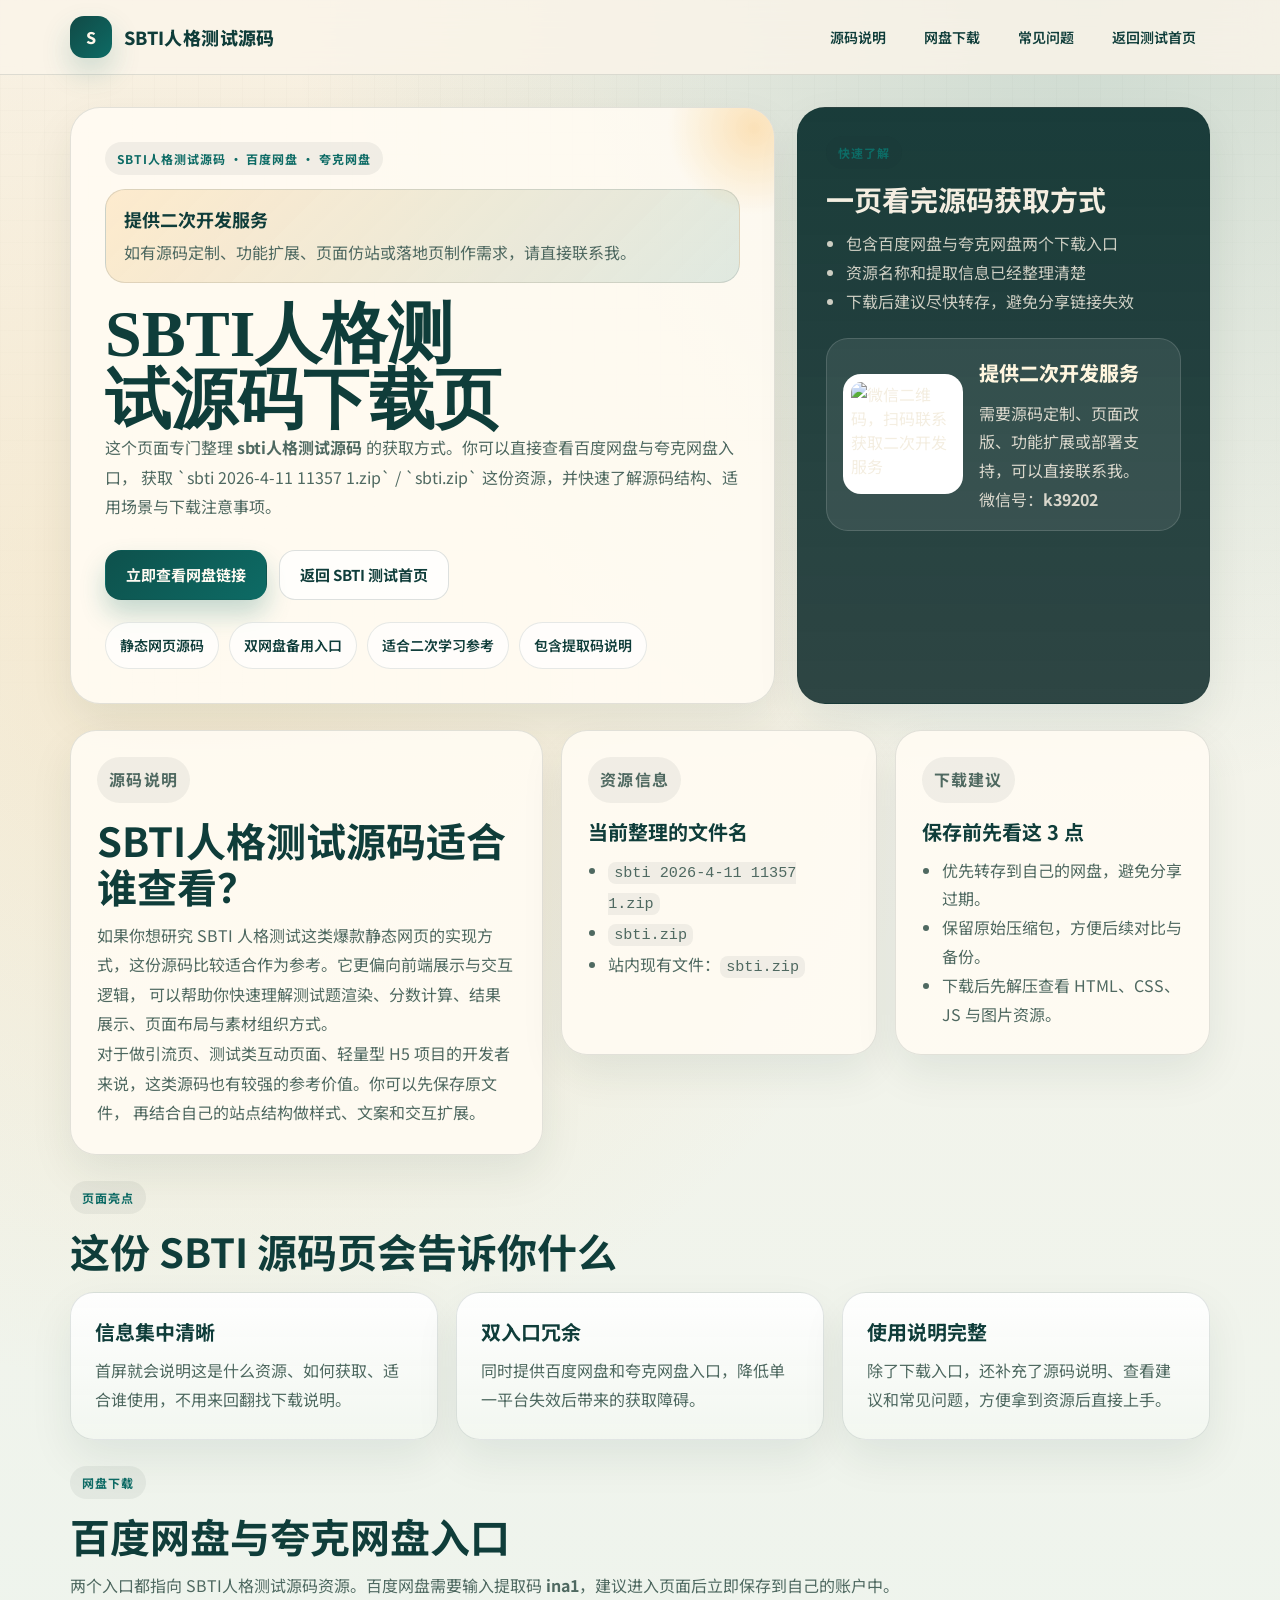
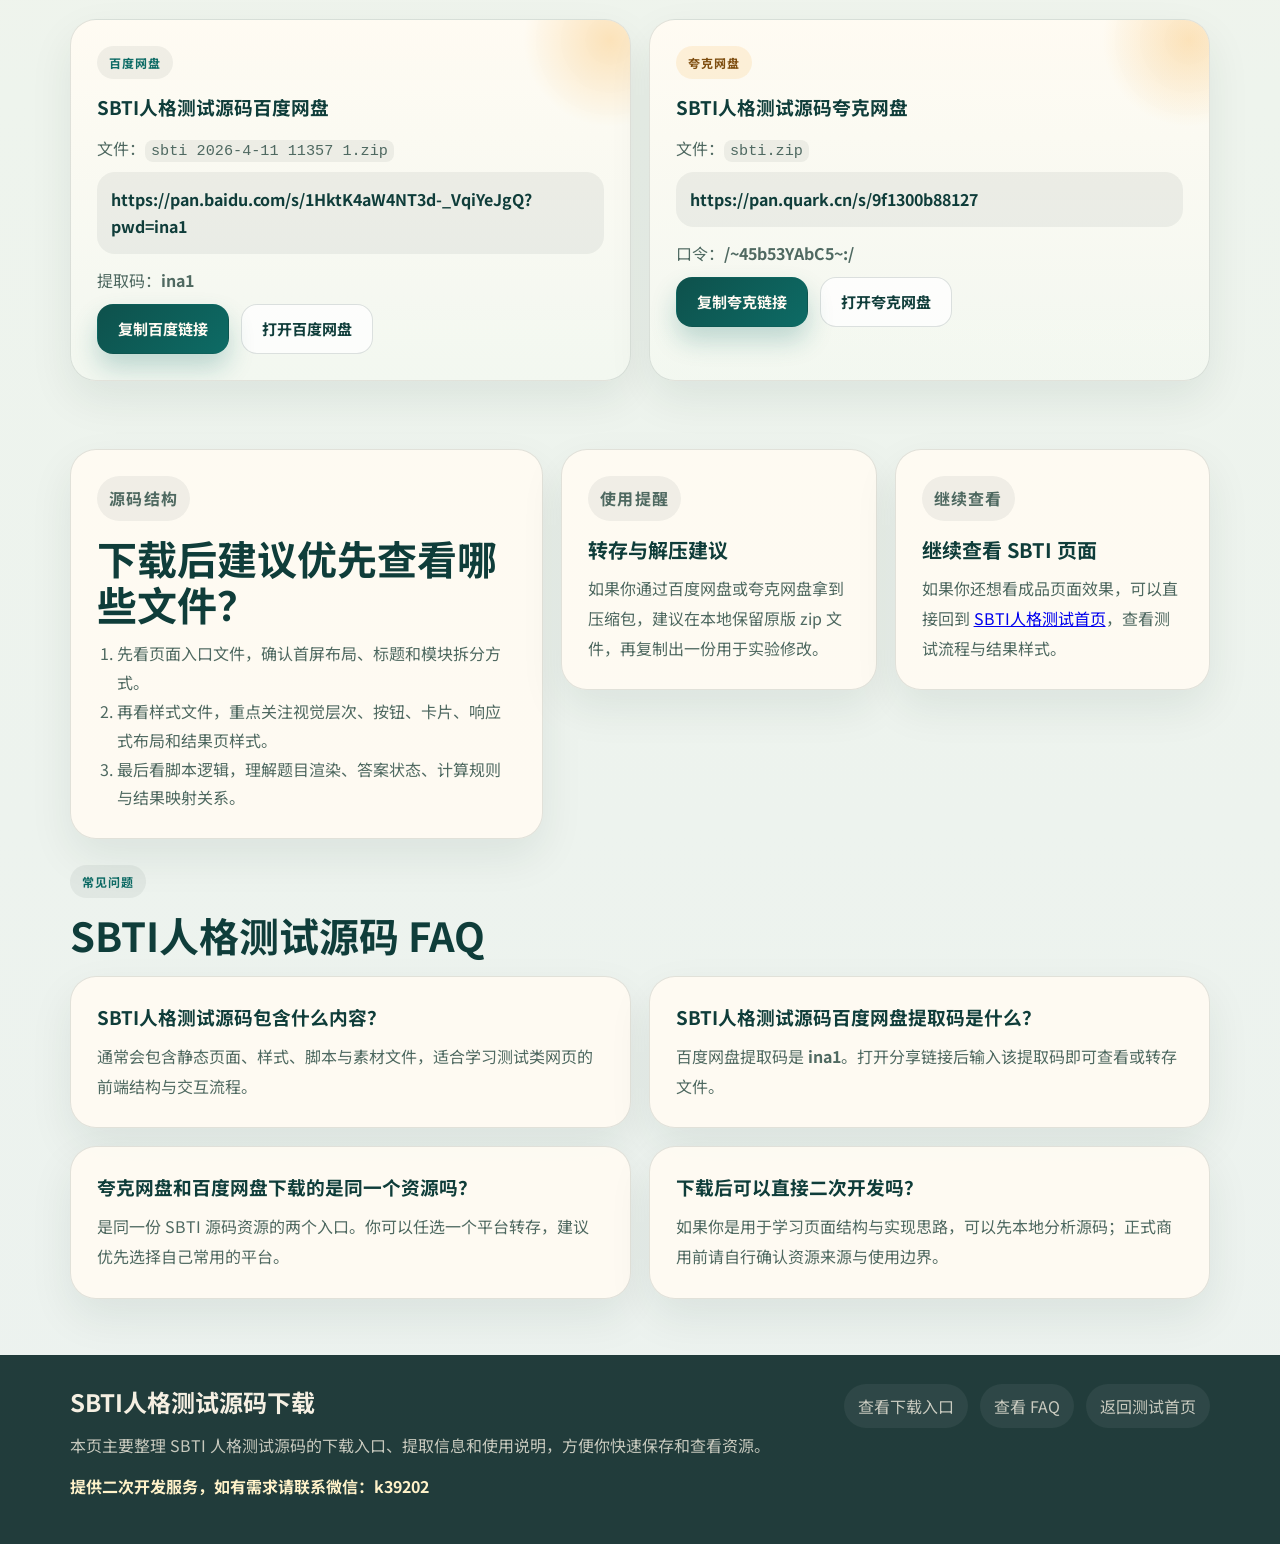
==== commit b0a2a6e4: "优化代码" ====
--- a/source.html
+++ b/source.html
@@ -127,7 +127,7 @@
         <span class="source-brand-mark">S</span>
         <span class="source-brand-text">SBTI人格测试源码</span>
       </a>
-      <nav class="source-nav" aria-label="源码页导航">
+      <nav class="source-nav source-nav-grid" aria-label="源码页导航">
         <a href="#overview">源码说明</a>
         <a href="#download">网盘下载</a>
         <a href="#faq">常见问题</a>
--- a/style.css
+++ b/style.css
@@ -167,6 +167,8 @@
 .nav {
   display: flex;
   gap: 20px;
+  flex-wrap: wrap;
+  justify-content: flex-end;
 }
 
 .nav-link {
@@ -177,6 +179,11 @@
   padding: 8px 14px;
   border-radius: 999px;
   transition: var(--transition);
+  display: inline-flex;
+  align-items: center;
+  justify-content: center;
+  min-height: 40px;
+  text-align: center;
 }
 
 .nav-link:hover,
@@ -427,6 +434,11 @@
   max-width: 720px;
   position: relative;
   z-index: 1;
+  text-wrap: pretty;
+}
+
+.hero-sub-line {
+  display: block;
 }
 
 .hero-grid {
@@ -496,6 +508,7 @@
   font-size: 14px;
   color: var(--text);
   transition: var(--transition);
+  text-align: center;
 }
 
 .feature-item:hover {
@@ -534,6 +547,7 @@
   font-weight: 500;
   border: 1px solid var(--line);
   transition: var(--transition);
+  text-align: center;
 }
 
 .tag:hover {
@@ -552,6 +566,7 @@
 .test-info p {
   font-size: 13px;
   color: var(--muted);
+  text-align: center;
 }
 
 .hero-minimal h1 {
@@ -1224,8 +1239,19 @@
 
 @media (max-width: 860px) {
   .result-top { grid-template-columns: 1fr; }
-  .nav { gap: 12px; }
-  .nav-link { font-size: 13px; padding: 6px 10px; }
+  .header-content {
+    flex-direction: column;
+    align-items: stretch;
+    gap: 12px;
+  }
+  .nav {
+    gap: 10px;
+    justify-content: flex-start;
+  }
+  .nav-link {
+    font-size: 13px;
+    padding: 8px 12px;
+  }
 }
 
 @media (max-width: 860px) {
@@ -1237,9 +1263,57 @@
 }
 
 @media (max-width: 600px) {
-  .shell { padding: 14px 12px 42px; }
-  .hero, .test-wrap, .result-wrap { padding: 16px; }
-  .hero h1 { font-size: 30px; }
+  .shell { padding: 10px 10px 32px; }
+  .hero, .test-wrap, .result-wrap { padding: 14px; }
+  .hero-minimal {
+    min-height: auto;
+    align-items: stretch;
+    text-align: left;
+    padding: 22px 18px 18px;
+  }
+  .hero h1 {
+    font-size: clamp(30px, 9vw, 36px);
+    line-height: 1.08;
+    max-width: 8.6ch;
+    text-wrap: balance;
+  }
+  .hero-sub {
+    margin-top: 10px;
+    max-width: 24em;
+    font-size: 14px;
+    line-height: 1.68;
+  }
+  .hero-sub-line + .hero-sub-line {
+    margin-top: 6px;
+  }
+  .eyebrow {
+    width: fit-content;
+    max-width: 100%;
+    margin-bottom: 14px;
+    padding: 7px 12px;
+    line-height: 1.35;
+    font-size: 11px;
+  }
+  .features {
+    width: 100%;
+    margin-top: 18px;
+    gap: 10px;
+    justify-content: stretch;
+  }
+  .feature-item {
+    width: 100%;
+    justify-content: center;
+    padding: 11px 14px;
+    font-size: 13px;
+  }
+  .hero-actions,
+  .hero-actions-single {
+    width: 100%;
+    margin-top: 20px;
+    display: grid;
+    grid-template-columns: 1fr;
+    gap: 10px;
+  }
   .question-title { font-size: 15px; }
   .dim-grid,
   .score-grid { grid-template-columns: 1fr; }
@@ -1247,7 +1321,48 @@
   .btn-primary,
   .btn-secondary {
     min-width: 100%;
-    padding: 14px 20px;
+    padding: 13px 18px;
+    border-radius: 14px;
+    font-size: 15px;
+  }
+
+  .popular-tags,
+  .test-info {
+    width: 100%;
+    text-align: left;
+  }
+
+  .tags-title {
+    display: block;
+    margin: 0 0 8px;
+  }
+
+  .tags-list {
+    display: flex;
+    width: 100%;
+    justify-content: flex-start;
+  }
+
+  .tag {
+    padding: 6px 10px;
+    font-size: 11px;
+  }
+
+  .test-info {
+    margin-top: 14px;
+    display: grid;
+    gap: 8px;
+    justify-content: stretch;
+  }
+
+  .test-info p {
+    margin: 0;
+    padding: 10px 12px;
+    border: 1px solid var(--line);
+    border-radius: 12px;
+    background: rgba(255, 255, 255, 0.7);
+    text-align: left;
+    font-size: 12px;
   }
 
   .result-actions .action-buttons {
@@ -1262,8 +1377,27 @@
     width: 100%;
   }
   
-  .header-content { flex-direction: column; }
   .logo-text { font-size: 16px; }
+  .nav-home {
+    display: flex;
+    flex-wrap: nowrap;
+    align-items: center;
+    justify-content: space-between;
+    width: 100%;
+    gap: 2px;
+  }
+  .nav-home .nav-link {
+    flex: 1 1 0;
+    min-width: 0;
+    min-height: 30px;
+    padding: 4px 2px;
+    background: transparent;
+    border: 0;
+    font-size: 10px;
+    font-weight: 600;
+    white-space: nowrap;
+    letter-spacing: -0.01em;
+  }
 }
 
 @media (prefers-reduced-motion: reduce) {
@@ -1378,6 +1512,11 @@
   font-size: 14px;
   font-weight: 600;
   transition: var(--transition);
+  display: inline-flex;
+  align-items: center;
+  justify-content: center;
+  min-height: 42px;
+  text-align: center;
 }
 
 .source-nav a:hover {
@@ -1471,6 +1610,7 @@
   line-height: 1;
   margin: 0;
   color: var(--source-accent-strong);
+  text-wrap: balance;
 }
 
 .source-lead,
@@ -1701,7 +1841,8 @@
   color: var(--source-accent-strong);
   font-weight: 700;
   line-height: 1.7;
-  word-break: break-all;
+  word-break: break-word;
+  overflow-wrap: anywhere;
 }
 
 .source-feedback {
@@ -1787,14 +1928,49 @@
 
 @media (max-width: 760px) {
   .source-header-inner {
-    padding: 14px 0;
+    padding: 12px 0;
     min-height: 0;
     flex-direction: column;
-    align-items: flex-start;
+    align-items: stretch;
   }
 
   .source-nav {
+    width: 100%;
     justify-content: flex-start;
+    gap: 8px;
+  }
+
+  .source-nav-grid {
+    display: flex;
+    flex-wrap: nowrap;
+    align-items: center;
+    justify-content: space-between;
+    gap: 2px;
+  }
+
+  .source-nav-grid a {
+    flex: 1 1 0;
+    min-width: 0;
+    min-height: 30px;
+    padding: 4px 2px;
+    background: transparent;
+    border: 0;
+    font-size: 10px;
+    font-weight: 700;
+    white-space: nowrap;
+    letter-spacing: -0.01em;
+  }
+
+  .source-brand {
+    width: 100%;
+  }
+
+  .source-brand-text {
+    font-size: 17px;
+  }
+
+  .source-main {
+    padding: 20px 0 40px;
   }
 
   .source-hero-copy,
@@ -1803,7 +1979,7 @@
   .source-feature-card,
   .source-download-card,
   .source-faq-item {
-    padding: 20px;
+    padding: 18px;
     border-radius: 22px;
   }
 
@@ -1817,6 +1993,44 @@
     grid-template-columns: 1fr;
   }
 
+  .source-hero {
+    gap: 14px;
+  }
+
+  .source-hero h1 {
+    font-size: clamp(27px, 8.2vw, 35px);
+    line-height: 1.12;
+    max-width: none;
+  }
+
+  .source-service-banner {
+    margin-bottom: 14px;
+    padding: 13px 15px;
+  }
+
+  .source-service-banner strong {
+    font-size: 16px;
+  }
+
+  .source-lead {
+    font-size: 15px;
+    line-height: 1.78;
+  }
+
+  .source-pill-list {
+    display: grid;
+    grid-template-columns: repeat(2, minmax(0, 1fr));
+  }
+
+  .source-pill-list li {
+    text-align: center;
+  }
+
+  .source-download-link {
+    font-size: 13px;
+    line-height: 1.65;
+  }
+
   .source-contact-card {
     grid-template-columns: 1fr;
   }
@@ -1826,3 +2040,16 @@
     height: auto;
   }
 }
+
+@media (max-width: 420px) {
+  .source-pill-list {
+    grid-template-columns: 1fr;
+  }
+
+  .source-kicker,
+  .source-section-label,
+  .source-panel-label,
+  .source-badge {
+    letter-spacing: 0.04em;
+  }
+}
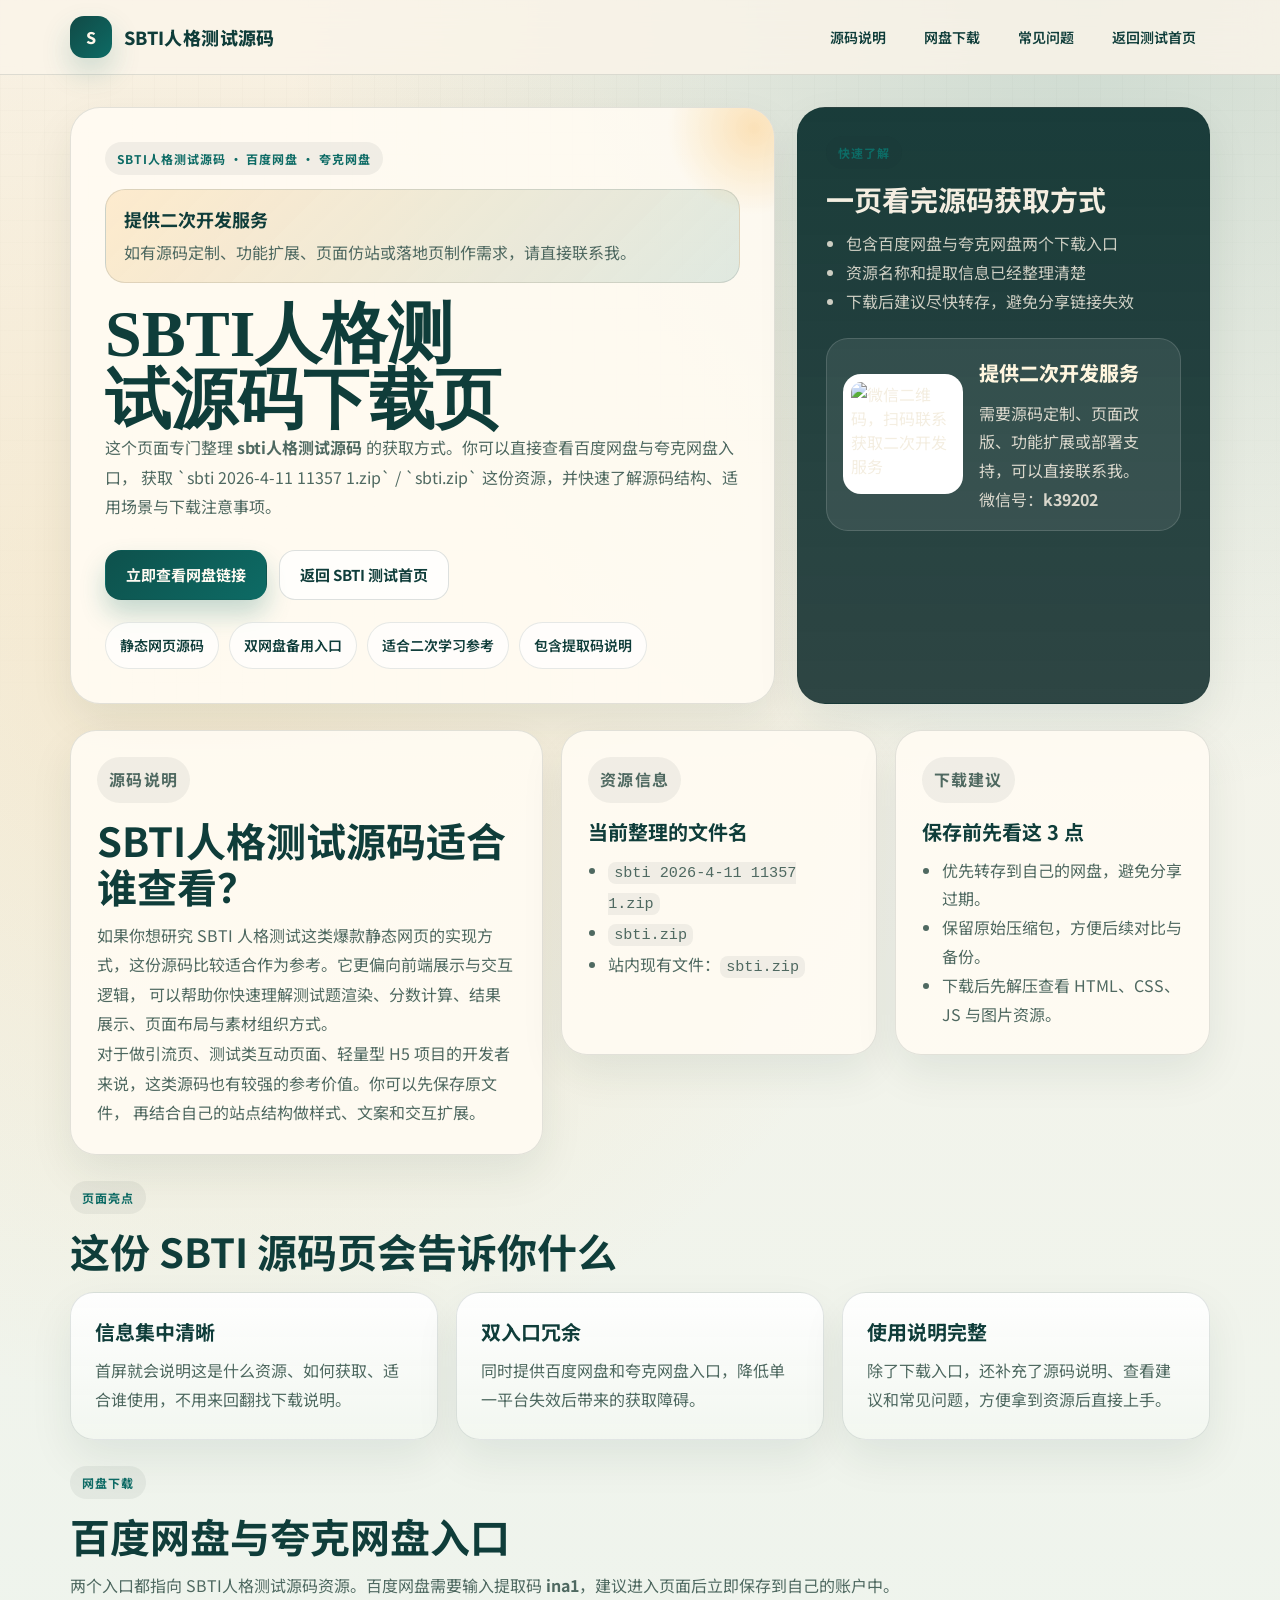
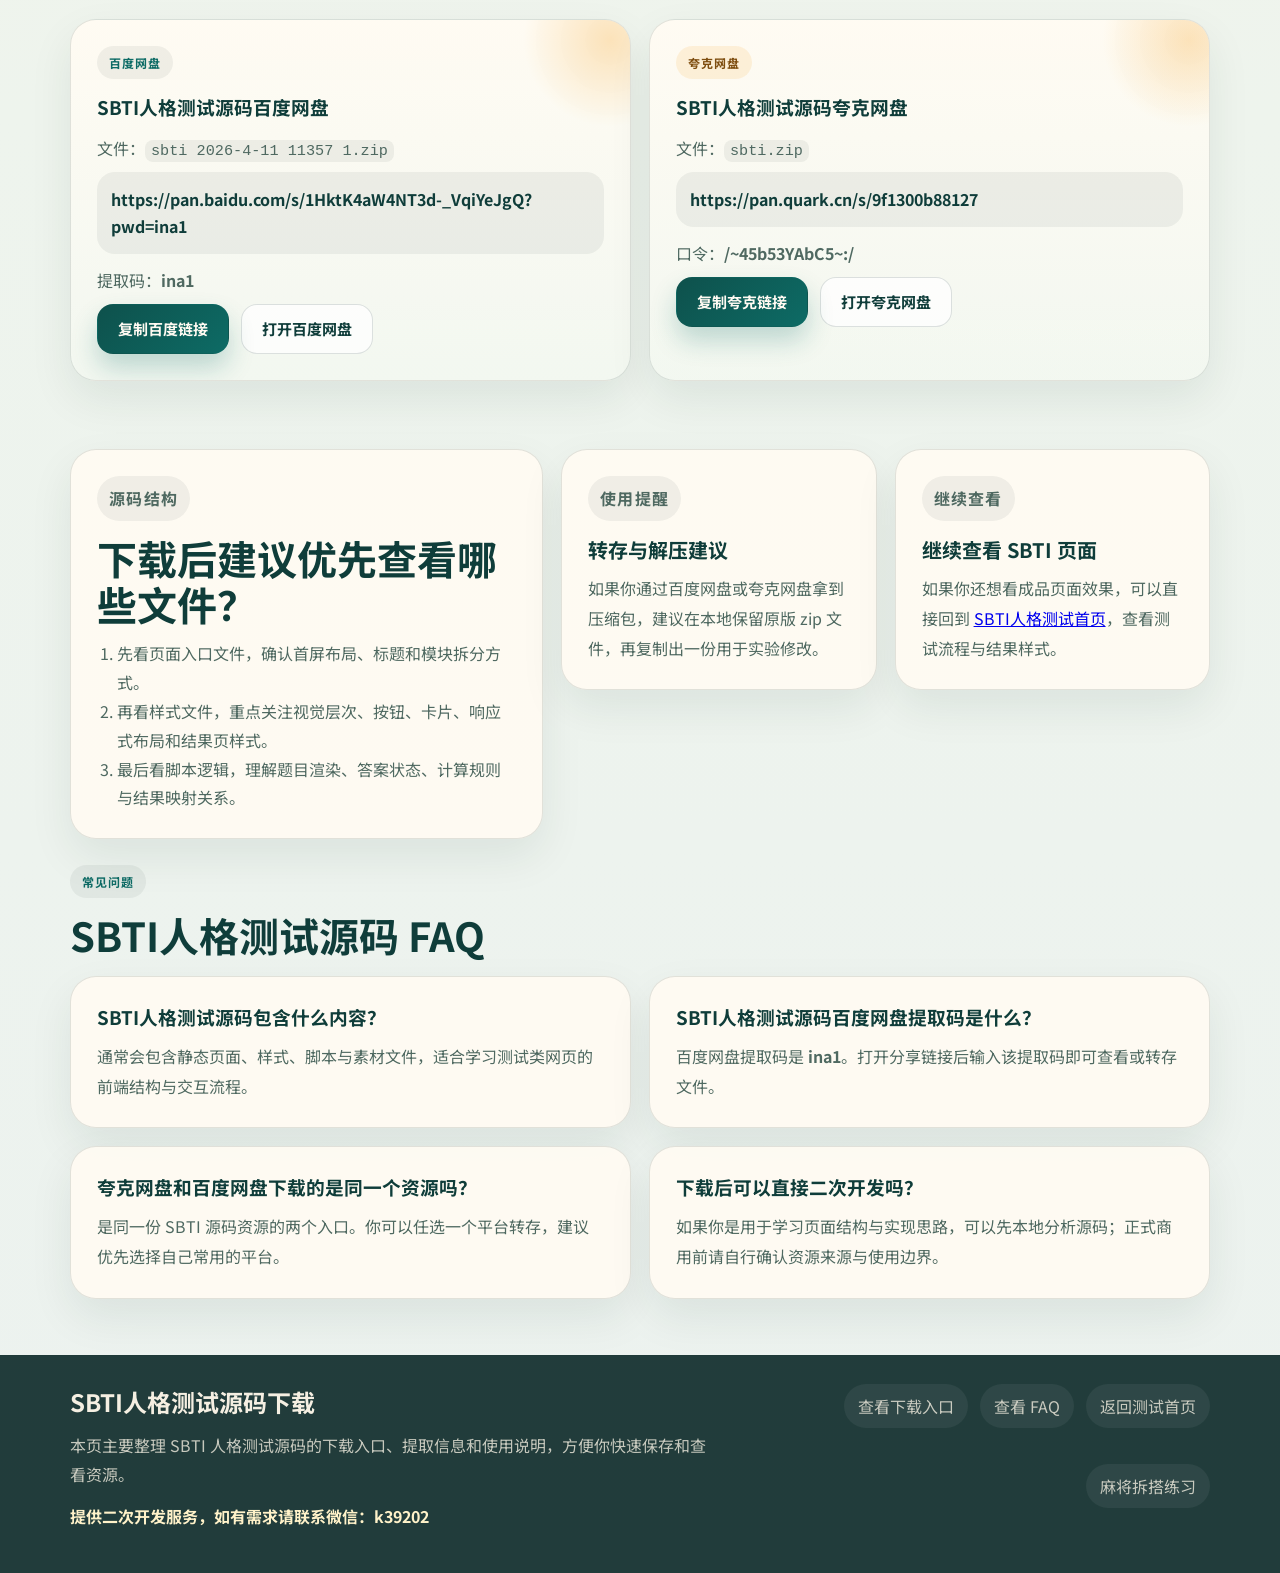
==== commit 682e26e8: "添加麻将拆搭练习友情链接" ====
--- a/source.html
+++ b/source.html
@@ -342,6 +342,7 @@
         <a href="#download">查看下载入口</a>
         <a href="#faq">查看 FAQ</a>
         <a href="index.html">返回测试首页</a>
+        <a href="https://majiang.me" target="_blank" rel="noopener">麻将拆搭练习</a>
       </div>
     </div>
   </footer>
